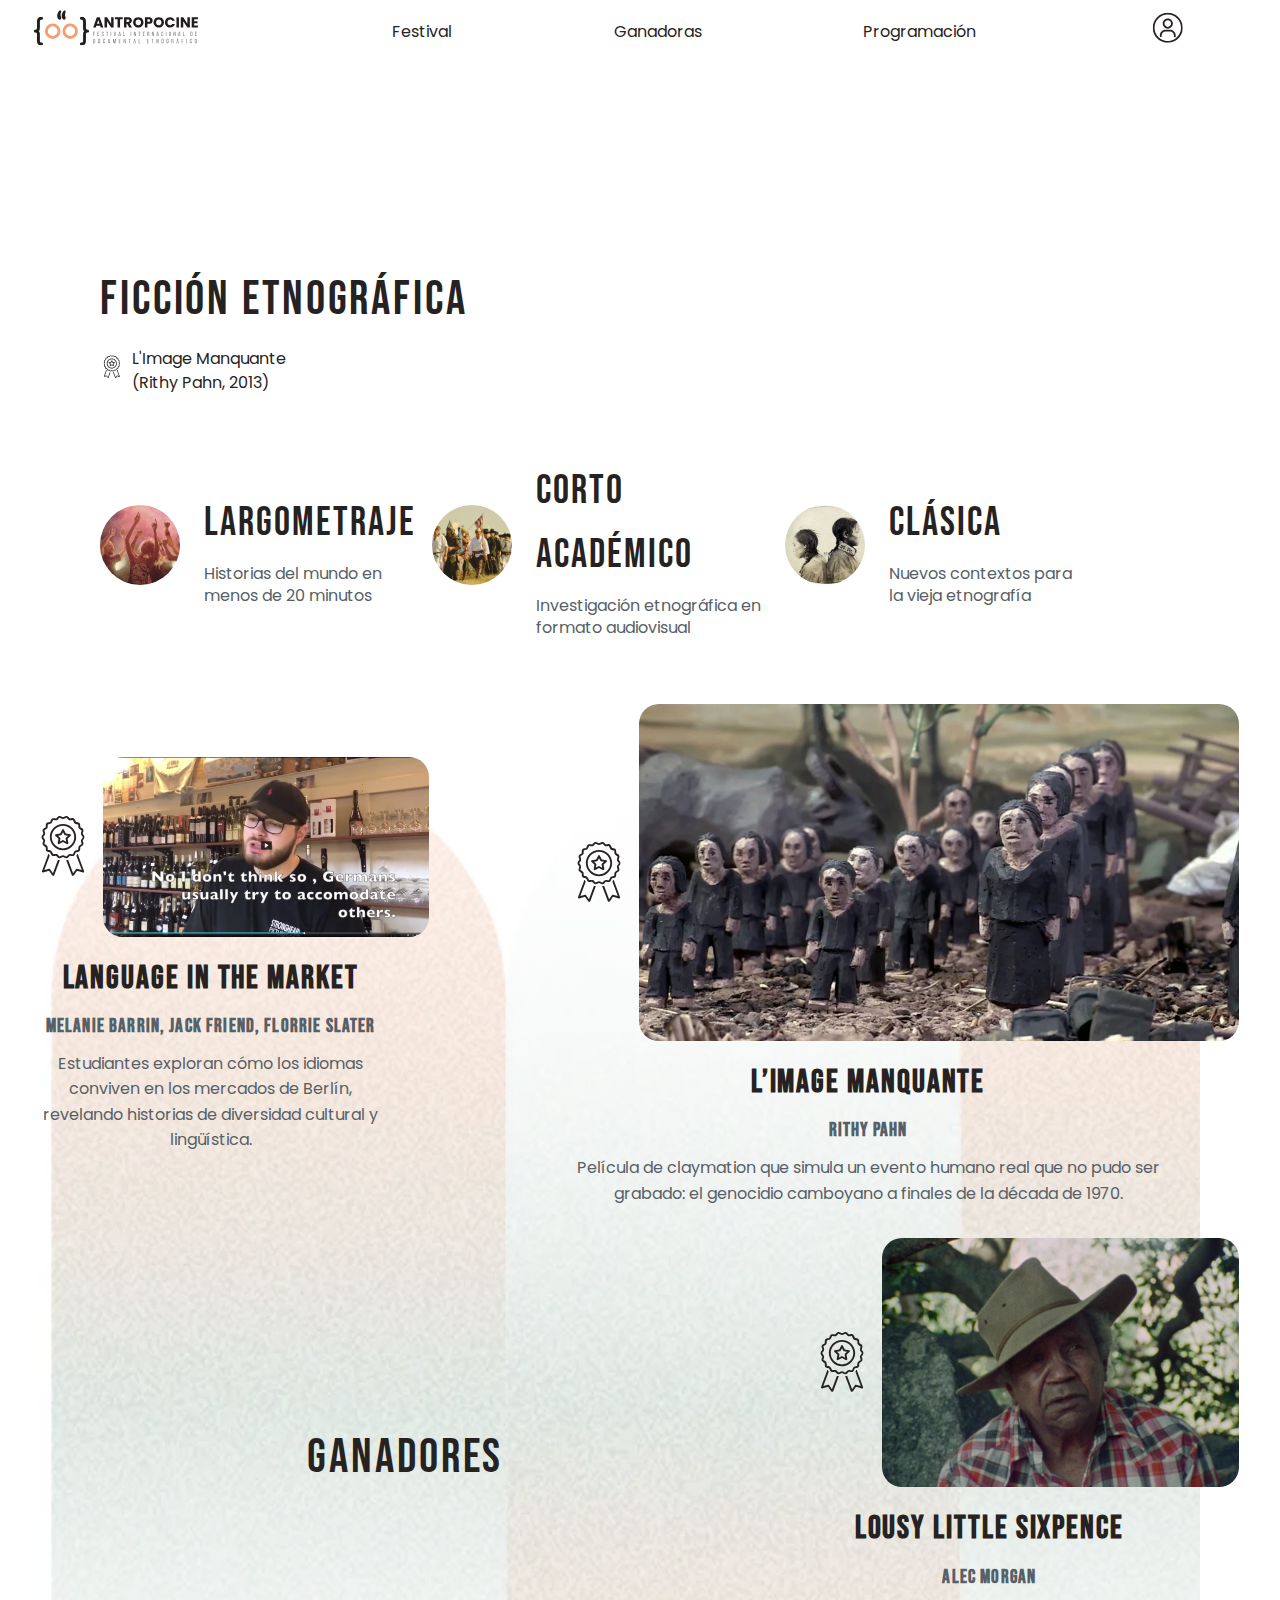
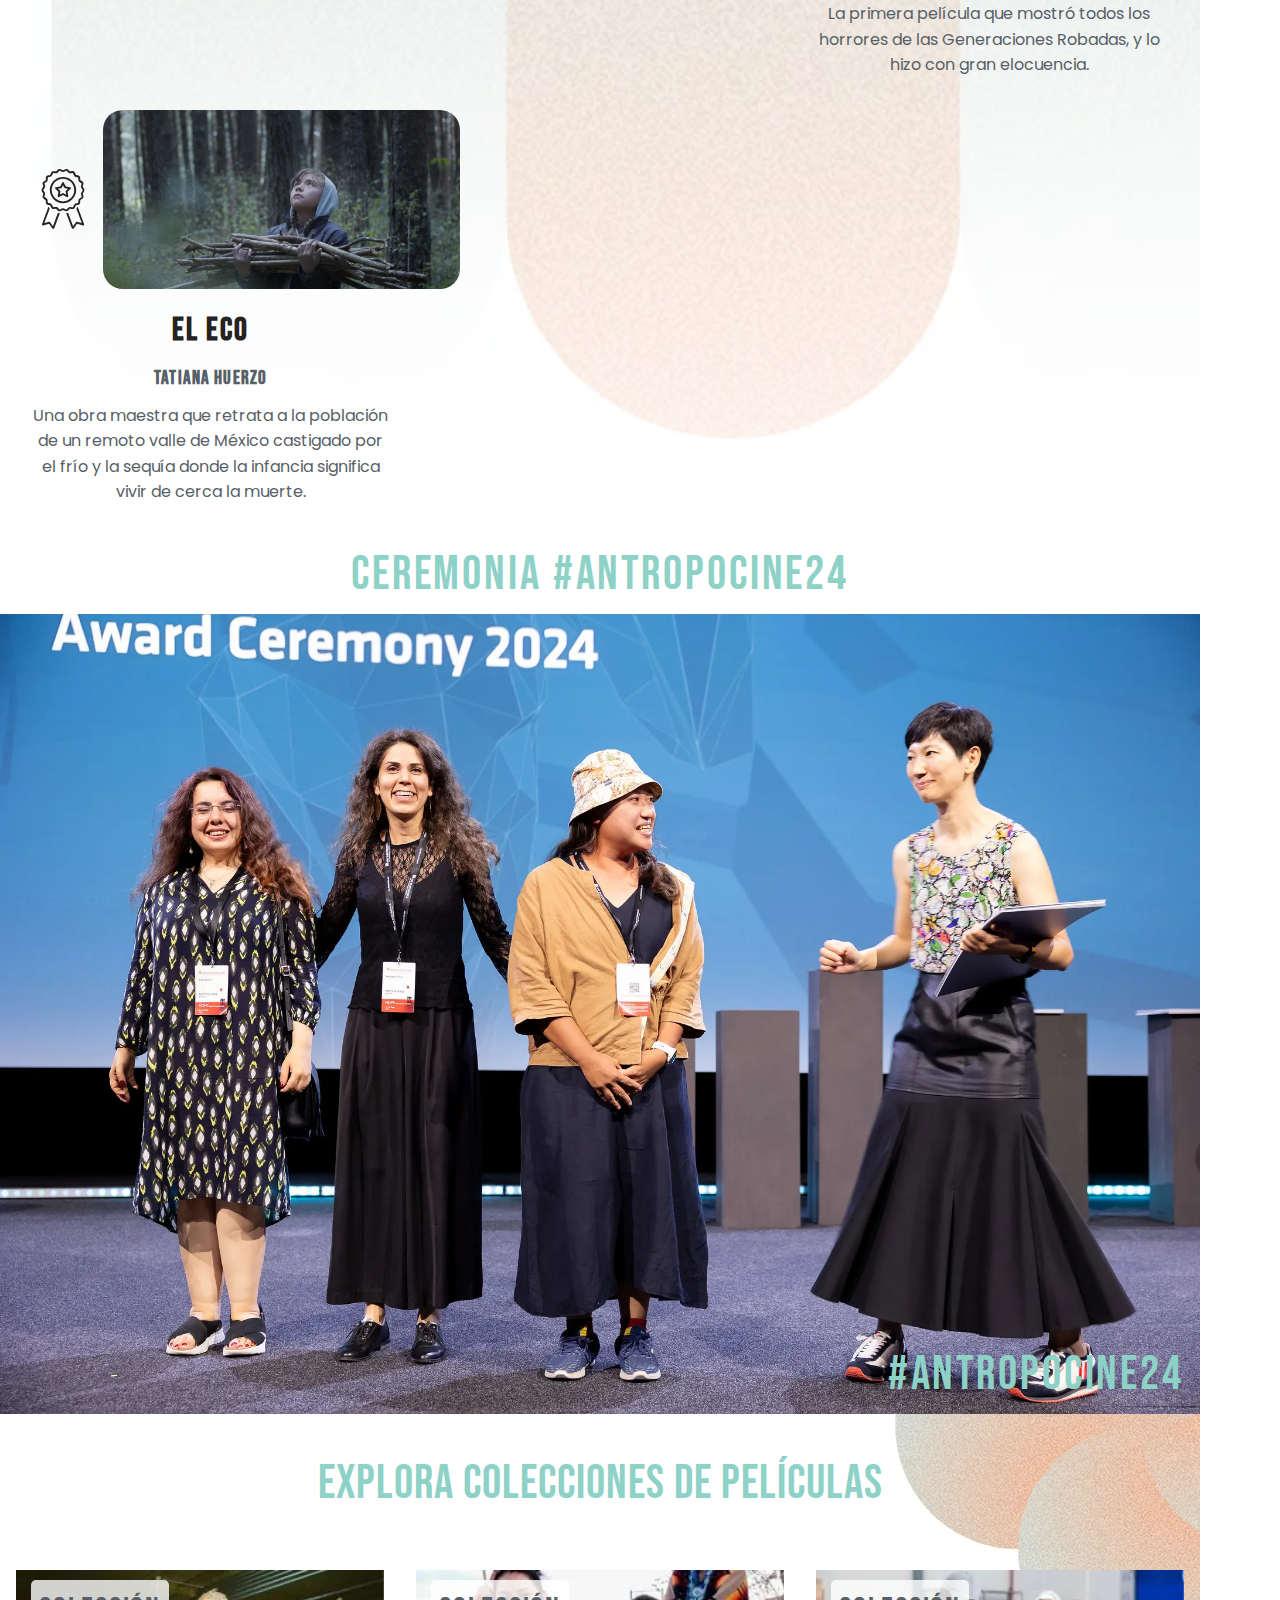
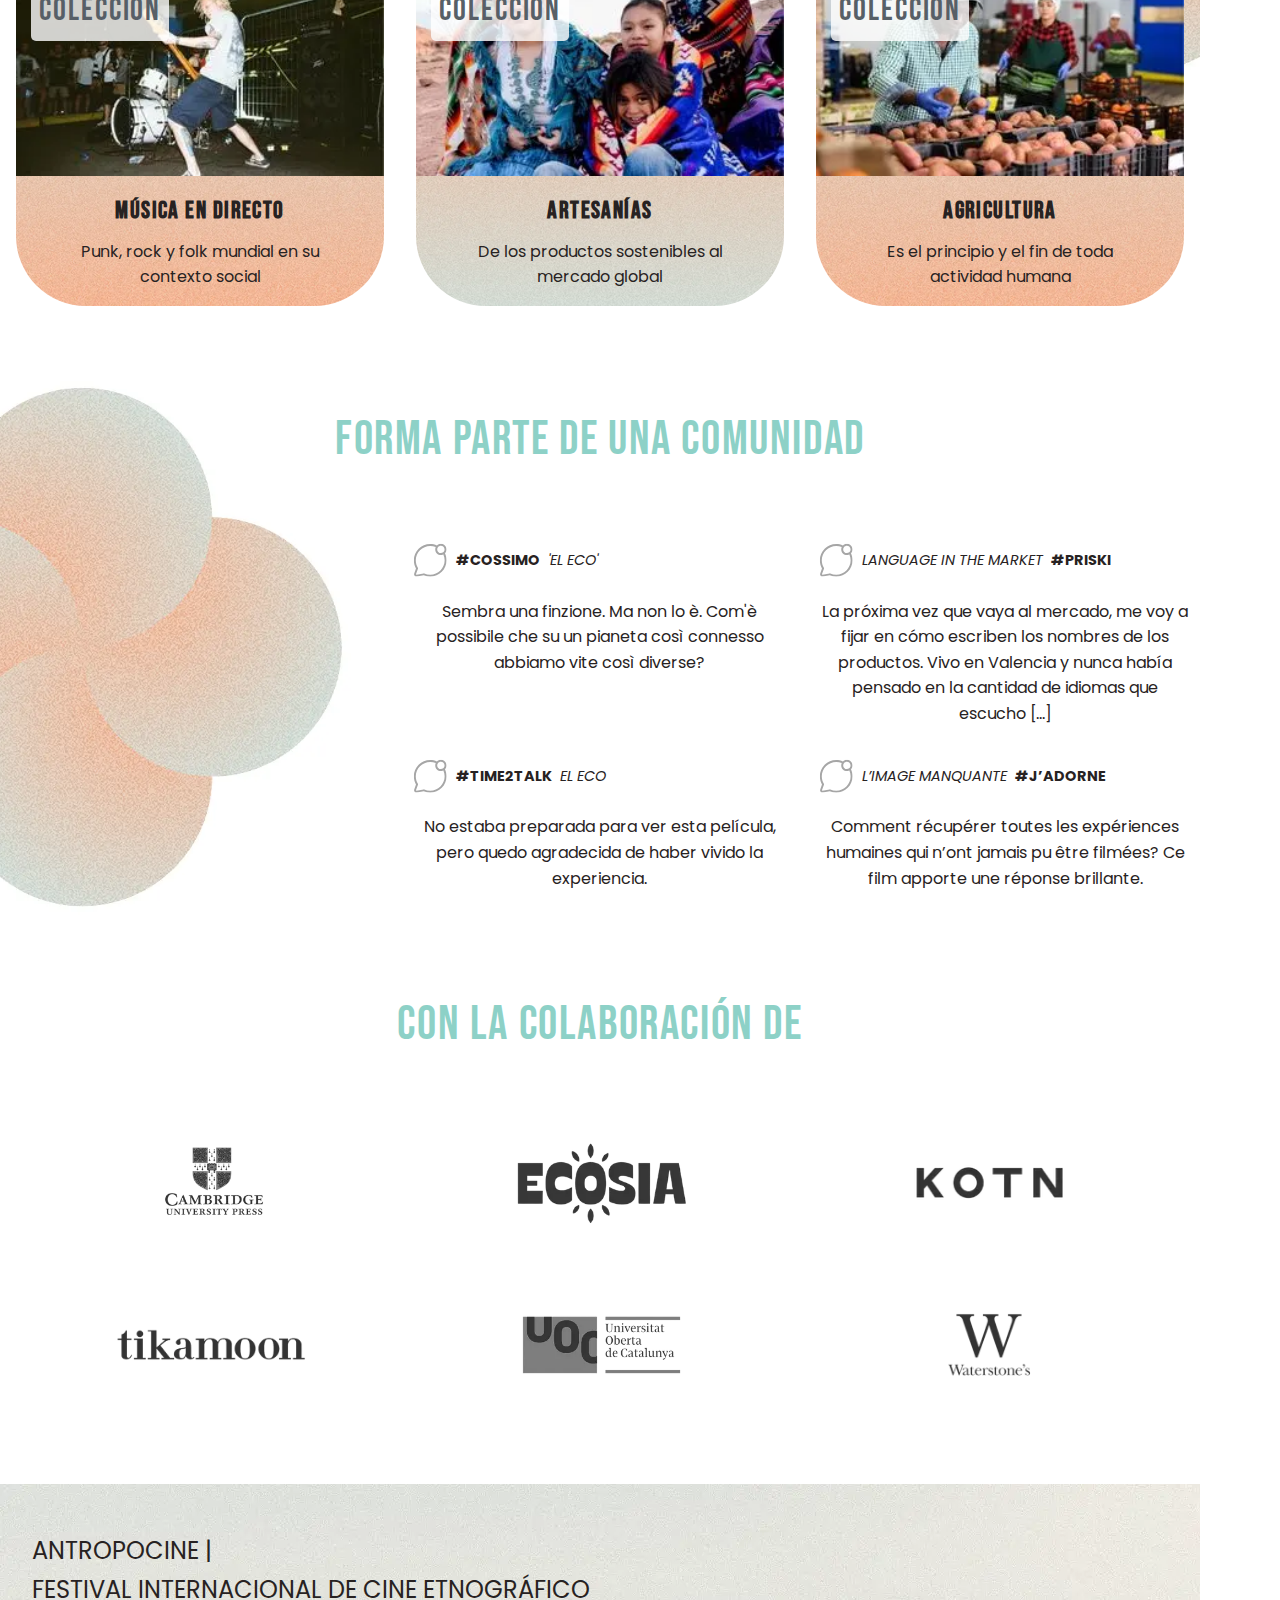
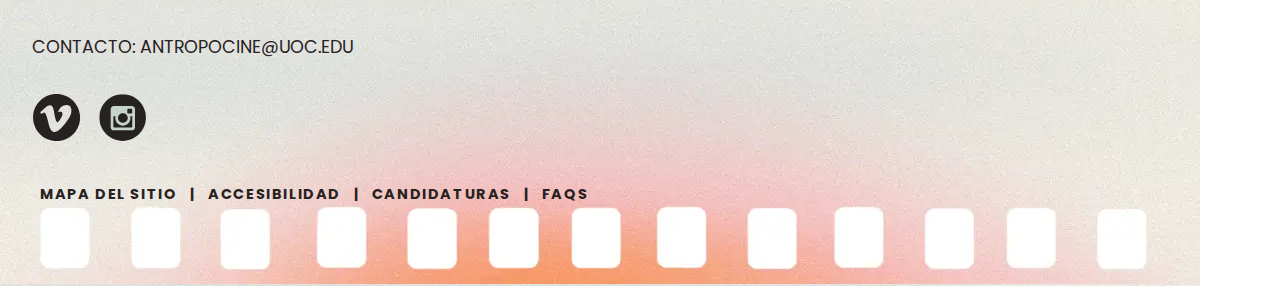
==== views/index.html @ 1fb96825 "Add files via upload" ====
<!DOCTYPE html>
<html lang="es">
<head>
    <meta charset="UTF-8">
    <meta name="viewport" content="width=device-width, initial-scale=1.0">
    <title>Home</title>
    <!-- Enlace a Google Fonts -->
    <link href="https://fonts.googleapis.com/css2?family=Bebas+Neue&family=Poppins:wght@400;500;600;700&display=swap" rel="stylesheet">
    <!-- Archivo CSS -->
    <link rel="stylesheet" href="../css/base.css">
    <link rel="stylesheet" href="../css/styles.css">
</head>
<body>
    <div class="container">
        <header class="header-container">
            <!-- Botón del menú -->
            <button id="menu-toggle" aria-haspopup="true" aria-expanded="false" aria-controls="menu">
                <img src="../assets/icons/menu.svg" alt="Abrir menú">
            </button>
        
            <!-- Logo -->
            <a href="../views/index.html" class="header-logo">
                <img src="../assets/icons/antropocine.svg" alt="Antropocine Logo">
            </a>
        
            <!-- Menú desplegable -->
            <nav id="menu" class="dropdown" aria-hidden="true">
                <ul>
                    <li><a href="#festival">Festival</a></li>
                    <li><a href="#ganadoras">Ganadoras</a></li>
                    <li><a href="#programacion">Programación</a></li>
                </ul>
            </nav>
        
            <!-- Ícono del usuario -->
            <a id="user-access" href="#useracces" aria-label="Acceso de usuario">
                <img src="../assets/icons/user.svg" alt="Acceso de usuario">
            </a>
        </header>
        <main class="container">
            <!-- Sección vídeo destacado-->
            <section class="highlight">
                <video class="banner-video" autoplay muted loop playsinline aria-label="Vídeo destacado sobre ficción etnográfica">
                    <source src="../assets/videos/The-Missing-Picture.mov" type="video/mp4">
                    Tu navegador no soporta la reproducción de vídeo.
                </video>
                <div class="highlight-title">
                    <h2>Ficción Etnográfica</h2>
                    <div class="text-with-icon">
                        <img src="../assets/icons/award.svg" alt="Película premiada" class="text-icon">
                        <div class="video-title">
                            <p>L'Image Manquante</p>
                            <p>(Rithy Pahn, 2013)</p>
                        </div>
                    </div>
                </div>
            </section>
            <!-- Sección categorías-->
        <section class="other-categories">
            <div id="long-film" role="region" aria-labelledby="long-film-title">
                <img src="../assets/images/categorias/largometraje.webp" alt="Largometraje" class="round-image">
                <div class="category-title">
                    <h2 id="long-film-title">Largometraje</h2>
                    <p>Historias del mundo en menos de 20 minutos</p>
                </div>
            </div>
            <div id="academic" role="region" aria-labelledby="academic-title">
                <img src="../assets/images/categorias/academico.webp" alt="Académico" class="round-image">
                <div class="category-title">
                    <h2 id="academic-title">Corto académico</h2>
                    <p>Investigación etnográfica en formato audiovisual</p>
                </div>
            </div>
            <div id="classical" role="region" aria-labelledby="classical-title">
                <img src="../assets/images/categorias/clasica.webp" alt="Clasico" class="round-image">
                <div class="category-title">
                    <h2 id="classical-title">Clásica</h2>
                    <p>Nuevos contextos para la vieja etnografía</p>
                </div>
            </div>
        </section>
        <!-- Sección ganadores-->
        <section class="winners" aria-labelledby="winners-title">
            <h2 id="winners-title">Ganadores</h2>
            <div class="winner-detail" role="article">
                <div class="image-with-icon">
                    <img src="../assets/icons/award.svg" alt="Película premiada">
                    <img src="../assets/images/ganadores/language_in_the_market.webp" alt="Language in the market" class="rounded-image">
                </div>           
                <div class="film-title">
                    <h3 class="title">Language in the market</h3>
                    <h3 class="authors">MELANIE BARRIN, JACK FRIEND, FLORRIE SLATER</h3>
                    <p>Estudiantes exploran cómo los idiomas conviven en los mercados de Berlín,
                        revelando historias de diversidad cultural y lingüística.</p>
                </div>
            </div>
            <div class="winner-detail" role="article">
                <div class="image-with-icon">
                    <img src="../assets/icons/award.svg" alt="Película premiada">
                    <img src="../assets/images/ganadores/lousylittlesixpence.webp" alt="Lousy Little Sixpence" class="rounded-image">
                </div>  
                <div class="film-title">
                    <h3 class="title">Lousy Little Sixpence</h3>
                    <h3 class="authors">Alec Morgan</h3>
                    <p>La primera película que mostró todos los horrores de las
                        Generaciones Robadas, y lo hizo con gran elocuencia.</p>
                </div>
            </div>
            <div class="winner-detail" role="article">
                <div class="image-with-icon">
                    <img src="../assets/icons/award.svg" alt="Película premiada">
                    <img src="../assets/images/ganadores/limage_manquante.webp" alt="L'image manquante" class="rounded-image">
                </div> 
                <div class="film-title">
                    <h3 class="title">L’Image Manquante</h3>
                    <h3 class="authors">Rithy Pahn</h3>
                    <p>Película de claymation que simula un evento humano real
                        que no pudo ser grabado: el genocidio camboyano a finales de la década de 1970.</p>
                </div>
            </div>
            <div class="winner-detail" role="article">
                <div class="image-with-icon">
                    <img src="../assets/icons/award.svg" alt="Película premiada">
                    <img src="../assets/images/ganadores/el_eco.webp" alt="El eco" class="rounded-image">
                </div> 
                <div class="film-title">
                    <h3 class="title">El eco</h3>
                    <h3 class="authors">TATIANA HUERZO</h3>
                    <p>Una obra maestra que retrata a la población de un remoto valle de México
                        castigado por el frío y la sequía donde la infancia significa vivir de cerca la muerte.</p>
                </div>
            </div>
        </section>
        <section class="image-slider" aria-labelledby="carousel-title">
            <h2 id="carousel-title">Ceremonia #antropocine24</h2>
            <div id="slider" class="slider-container">
                <div class="slide active" aria-hidden="false">
                    <img src="../assets/images/ceremonia/awards_1.webp" alt="Imagen 1 de la ceremonia">
                    <div class="slide-title">
                        <h2>#antropocine24</h2>
                    </div>
                </div>
                <div class="slide" aria-hidden="true">
                    <img src="../assets/images/ceremonia/awards_2.webp" alt="Imagen 2 de la ceremonia">
                    <div class="slide-title">
                        <h2>#antropocine24</h2>
                    </div>
                </div>
                <div class="slide" aria-hidden="true">
                    <img src="../assets/images/ceremonia/awards_3.webp" alt="Imagen 3 de la ceremonia">
                    <div class="slide-title">
                        <h2>#antropocine24</h2>
                    </div>
                </div>
                <div class="slide" aria-hidden="true">
                    <img src="../assets/images/ceremonia/awards_4.webp" alt="Imagen 4 de la ceremonia">
                    <div class="slide-title">
                        <h2>#antropocine24</h2>
                    </div>
                </div>
                <div class="slide" aria-hidden="true">
                    <img src="../assets/images/ceremonia/awards_5.webp" alt="Imagen 5 de la ceremonia">
                    <div class="slide-title">
                        <h2>#antropocine24</h2>
                    </div>
                </div>
            </div>
            <!-- Controles -->
            <button class="prev" aria-controls="slider" aria-label="Imagen anterior">←</button>
            <button class="next" aria-controls="slider" aria-label="Imagen siguiente">→</button>
        </section>
        <!-- Sección colecciones-->
        <section class="film-collections" aria-labelledby="collections-title">
            <h2 id="collections-title">Explora colecciones de películas</h2>
            <div class="collections-grid">
                <div class="collection" role="region" aria-labelledby="music-title">
                    <h3>Colección</h3>
                    <img src="../assets/images/colecciones/music.webp" alt="Imagen representativa de la música en directo">
                    <h4 id="music-title">Música en directo</h4>
                    <p>Punk, rock y folk mundial en su contexto social</p>
                </div>
                <div class="collection" role="region" aria-labelledby="crafts-title">
                    <h3>Colección</h3>
                    <img src="../assets/images/colecciones/crafts.webp" alt="Imagen representativa de artesanías">
                    <h4 id="crafts-title">Artesanías</h4>
                    <p>De los productos sostenibles al mercado global</p>
                </div>
                <div class="collection" role="region" aria-labelledby="agriculture-title">
                    <h3>Colección</h3>
                    <img src="../assets/images/colecciones/agriculture.webp" alt="Imagen representativa de la agricultura">
                    <h4 id="agriculture-title">Agricultura</h4>
                    <p>Es el principio y el fin de toda actividad humana</p>
                </div>           
            </div>
         </section>
         <!-- Sección últimos comentarios -->
        <section class="comments" aria-labelledby="comments-title">
            <h2 id="comments-title">Forma parte de una comunidad</h2>
            <div class="comment-list" role="list">
                <div class="comment"  role="listitem" aria-labelledby="comment-cossimo">
                    <div class="comment-header">
                        <img src="../assets/icons/comment_inactive.svg" alt="icono de comentario">
                        <p id="comment-cossimo" class="hastag">#cossimo</p>
                        <p class="film">'El eco'</p>
                    </div>
                    <p class="comment-text">Sembra una finzione. Ma non lo è.
                        Com'è possibile che su un pianeta così
                        connesso abbiamo vite così diverse?</p>
                </div>
                <div class="comment" role="listitem" aria-labelledby="comment-priski">
                    <div class="comment-header">
                        <img src="../assets/icons/comment_inactive.svg" alt="icono de comentario">
                        <p class="film">Language in the market</p>
                        <p id="comment-priski" class="hastag">#priski</p>
                    </div>
                    <p class="comment-text">La próxima vez que vaya al mercado,
                        me voy a fijar en cómo escriben los
                        nombres de los productos. Vivo en
                        Valencia y nunca había pensado en la
                        cantidad de idiomas que escucho [...]</p>
                </div>
                <div class="comment" role="listitem" aria-labelledby="comment-time2talk">
                    <div class="comment-header">
                        <img src="../assets/icons/comment_inactive.svg" alt="icono de comentario">
                        <p id="comment-time2talk" class="hastag">#time2talk</p>
                        <p class="film">El eco</p>
                    </div>
                    <p class="comment-text">No estaba preparada para ver esta
                        película, pero quedo agradecida de
                        haber vivido la experiencia.</p>
                </div>
                <div class="comment" role="listitem" aria-labelledby="comment-jadorne">
                    <div class="comment-header">
                        <img src="../assets/icons/comment_inactive.svg" alt="icono de comentario">
                        <p class="film">l’image manquante</p>
                        <p id="comment-jadorne" class="hastag">#j’adorne</p>
                    </div>
                    <p class="comment-text">Comment récupérer toutes les
                        expériences humaines qui n’ont jamais
                        pu être filmées? Ce film apporte une
                        réponse brillante.</p>
                </div>
            </div>
        </section>
        <!-- Sección patrocinadores -->
        <section class="partners">
            <h2>Con la colaboración de</h2>
            <a href="#Cambridge"><img src="../assets/images/patrocinadores/cambridge.webp" alt="Cambridge"></a>
            <a href="#Ecosia"><img src="../assets/images/patrocinadores/ecosia.webp" alt="Ecosia"></a>
            <a href="#Kotn"><img src="../assets/images/patrocinadores/kotn.webp" alt="Kotn"></a>
            <a href="#Tikamoon"><img src="../assets/images/patrocinadores/tikamoon.webp" alt="Tikamoon"></a>
            <a href="#UOC"><img src="../assets/images/patrocinadores/uoc.webp" alt="UOC"></a>
            <a href="#WaterStones"><img src="../assets/images/patrocinadores/waterstones.webp" alt="WaterStones"></a>
        </section>
        </main>
        <!-- Footer -->
        <footer class="footer">
            <div class="footer-content">
                <p class="footer-title">ANTROPOCINE |<br>FESTIVAL INTERNACIONAL DE CINE ETNOGRÁFICO</p>
                <p class="footer-contact">CONTACTO: <a href="mailto:#">ANTROPOCINE@UOC.EDU</a></p>
                
                <div class="social-icons">
                    <a href="#vimeo" aria-label="Ir a Vimeo">
                        <img src="../assets/icons/vimeo_black.svg" alt="Vimeo">
                    </a>
                    <a href="#instagram" aria-label="Ir a Instagram">
                        <img src="../assets/icons/instagram_black.svg" alt="Instagram">
                    </a>
                </div>
        
                <nav class="footer-links">
                    <a href="#mapa-sitio">MAPA DEL SITIO</a> |
                    <a href="#accesibilidad">ACCESIBILIDAD</a> |
                    <a href="#candidaturas">CANDIDATURAS</a> |
                    <a href="#faqs">FAQS</a>
                </nav>
            </div>
        </footer>
    </div>
    <!-- Enlace al archivo JavaScript -->
    <script src="../js/menu.js"></script>
    <script src="../js/slider.js"></script>    
</body>
</html>
---- css/base.css ----
/* base.css */

/* Variables globales de colores */
:root {
    --color-white: #FFFFFF;
    --color-moss-green: #8dd1c7;
    --color-clay-orange: #F49E71;
    --color-watercolor-gray: #575F67;
    --color-raisin-black: #272222;
}

/* Tipografías globales */
body {
    font-family: 'Poppins', sans-serif;
    font-size: 1rem;
    color: var(--color-raisin-black);
    line-height: 1.6;
    margin: 0;
    padding: 0;
    background-color: var(--color-white);
    box-sizing: border-box;
}

h1, h2, h3, h4, h5, h6 {
    font-family: 'Bebas Neue', sans-serif;
    letter-spacing: 0.06em;
    margin: 0;
}

h1 {
    font-size: 2.3rem;
    font-weight: normal;
    text-transform: uppercase;
}

h2 {
    font-size: 1.8rem;
    font-weight: lighter;
    text-transform: uppercase;
}
h3 {
    font-size: 1.5rem;
    font-weight: lighter;
    text-transform: uppercase;
}
h {
    font-size: 1.2rem;
    font-weight: lighter;
    text-transform: uppercase;
}
p {
    font-size: 1rem;
    margin: 0;
}

blockquote {
    font-size: 24px;
    font-weight: 300;
    color: var(--color-watercolor-gray);
    border-left: 4px solid var(--color-clay-orange);
    padding-left: 1rem;
    margin: 1rem 0;
}

/* Botones */
button {
    background: linear-gradient(to right, var(--color-moss-green), var(--color-clay-orange));
    color: var(--color-white);
    font-family: 'Poppins', sans-serif;
    font-size: 15px;
    border: none;
    padding: 0.5rem 1rem;
    border-radius: 5px;
    cursor: pointer;
    transition: background-color 0.3s ease;
}

button:hover {
    background: linear-gradient(to left, var(--color-clay-orange), var(--color-moss-green));
}

/* Contenedores */
.container {
    max-width: 1200px;
    margin: 0 auto;
}

.card {
    background-color: var(--color-white);
    border: 1px solid var(--color-moss-green);
    border-radius: 8px;
    box-shadow: 0 4px 8px rgba(0, 0, 0, 0.1);
    padding: 1rem;
    margin: 1rem 0;
    transition: transform 0.3s ease;
}

.card:hover {
    transform: scale(1.02);
}

/* Media Queries */
@media (min-width: 680px) {
    h1 {
        font-size: 4rem;
    }

    h2 {
        font-size: 3rem;
    }
    h3{
        font-size: 2rem;
    }
    h4{
        font-size: 1.5rem;
    }

    p {
        font-size: 1rem;
    }

    .container {
        padding: 0.5rem;
    }
}
---- css/styles.css ----
* {
    margin: 0 ;
    padding: 0;
    box-sizing: border-box;
    max-width: 1200px;

}

/* CONTENEDOR PRINCIPAL */
.container {
    max-width: 1200px; /* Ancho máximo */
    margin: 0 auto; /* Centrar en pantalla */
    padding: 0; /* Espaciado interno */
    margin-top: 4rem;
}
/* HEADER CONTAINER */
.header-container {
    position: fixed; /* Siempre visible */
    width: 100%; /* Ocupa todo el ancho */
    max-width: 1200px;
    margin: 0 auto;
    height: 4rem; /* Altura fija */
    top: 0;
    left: 0;
    display: flex; /* Flex para distribuir los elementos */
    justify-content: space-between; /* Espacio entre los elementos */
    align-items: center; /* Centrado vertical */
    padding: 0 1rem; /* Espaciado interno horizontal */
    background-color: var(--color-white); /* Fondo blanco */
    z-index: 1000; /* Encima de otros elementos */
}

/* HEADER - BOTONES Y LOGO */
.header-container > div {
    display: flex; /* Flexbox para organizar los elementos */
    align-items: center; /* Centrado vertical */
    justify-content: space-between; /* Espaciado uniforme */
    width: 100%; /* Ocupa todo el ancho disponible */
    gap: 1rem;
}

/* BOTÓN DEL MENÚ Y DE USUARIO */
#menu-toggle, #user-access {
    background: none; /* Sin fondo */
    border: none; /* Sin bordes */
    padding: 0; /* Sin relleno extra */
    cursor: pointer; /* Cursor interactivo */
    flex-shrink: 0; /* Evita que los íconos se reduzcan */
}

#menu-toggle img, #user-access img {
    width: 32px; /* Tamaño del ícono */
    height: 32px;
    transition: transform 0.3s ease;
}

#menu-toggle img:hover {
    content: url('../assets/icons/menu_hover.svg');/*cambio de icono al pasar por encima*/
}
#user-access img:hover{
    content: url('../assets/icons/user_hover.svg');/*cambio de icono al pasar por encima*/
}
/* LOGO */
.header-container img {
    width: auto; /* Escala según el contenido */
    max-height: 3rem; /* Limitar altura */
    object-fit: contain; /* Escala proporcional */
    flex-grow: 1; /* El logo ocupa el espacio central sobrante */
}

/* MENÚ NAV (OCULTO POR DEFECTO) */
nav.dropdown {
    display: none; /* Ocultar inicialmente */
    position: absolute; /* Relativo al header */
    top: 0; /* Comienza en la parte superior */
    left: 0; /* Alineado a la izquierda */
    transform: translateY(-100%); /* Oculto hacia arriba */
    width: 50%; /* Menú ocupará la mitad del ancho */
    background-color: rgba(255,255,255,0.9); /* Fondo blanco semitransparente */
    z-index: 2000;/*Asegura que el menú esté encima de todo*/
    transition: transform 0.3s ease, opacity 0.3s ease; /* Transiciones suaves */
    opacity: 0; /* Inicialmente invisible */
}

/* MENÚ ACTIVO */
nav.dropdown.active {
    display: block; /* Mostrar el menú */
    transform: translateY(0); /* Deslizar hacia abajo */
    opacity: 1; /* Hacer visible */
}

/* Contenido del menú */
nav.dropdown ul {
    list-style: none; /* Sin viñetas */
    margin: 0; /*Sin margen*/
    padding: 1rem; /* Espaciado interno */
}

nav.dropdown ul li {
    padding: 0.5rem 0;
}

nav.dropdown ul li:last-child {
    border-bottom: none; /* Sin borde para el último */
}

nav.dropdown ul li a {
    font-size: 1rem; /* Tamaño del texto */
    color: var(--color-raisin-black); /* Color del enlace */
    text-decoration: none; /* Sin subrayado */
    display: block; /* El enlace ocupa todo el ancho */
}

nav.dropdown ul li a:hover {
    color: var(--color-clay-orange); /* Cambia el color al hover */
}

/* SECCIÓN DESTACADA */
.highlight {
    position: relative;
    overflow: hidden;
}

/* VÍDEO */
.banner-video {
    width: 100%;
    height: auto;
    object-fit: cover;
}

/* CONTENEDOR DEL TÍTULO Y TEXTO */
.highlight-title {
    display: flex; /* Flex para organizar el contenido */
    flex-direction: column; /* Título encima, texto con ícono debajo */
    align-items: flex-start; /* Todo alineado al borde izquierdo */
    width: 100%; /* Asegura que ocupa el ancho completo */
    padding: 0; /* Elimina el padding existente */
    margin-left: 1rem;
}


/* TEXTO CON ICONO */
.text-with-icon {
    display: flex; /* Flex para organizar el contenido */
    align-items: center; /* Centrar verticalmente el ícono y texto */
    justify-content: flex-start; /* Justificar elementos al inicio (izquierda) */
    gap: 0.5rem; /* Espaciado entre ícono y texto */
    margin-left: 0; /* Asegura que no haya margen adicional */
    padding-left: 0; /* Quita cualquier padding extra */
}

/* ICONO DEL PREMIO */
.text-with-icon .text-icon {
    width: 32px; /* Tamaño del icono */
    height: 32px;
    flex-shrink: 0; /* Evita que el icono se reduzca */
}

/* TÍTULO DEL VÍDEO */
.video-title {

    line-height: 1.5; /* Espaciado entre líneas */
}

.video-title p {
    margin: 0; /* Elimina márgenes extra */
    text-align: left; /* Asegura alineación a la izquierda */
}

/* SECCIÓN CATEGORÍAS */
.other-categories {
    display: flex; /* Alinea los elementos en fila */
    flex-direction: column; /* Alineación vertical en pantallas pequeñas */
    gap: 2rem; /* Espaciado entre categorías */
    align-items: center; /* Centra el contenido */
    padding: 0.5rem 1rem; /* Espaciado interno */
}

/* CATEGORÍA INDIVIDUAL */
.other-categories > div {
    display: flex; /* Alinea la imagen y el texto en fila */
    align-items: center; /* Centrado vertical */
    gap: 1.5rem; /* Espaciado entre la imagen y el texto */
    max-width: 800px; /* Limita el ancho máximo */
    text-align: left; /* Alineación del texto */
}

/* IMAGEN REDONDA */
.round-image {
    width: 80px; /* Tamaño de la imagen */
    height: 80px;
    border-radius: 50%; /* Hace la imagen circular */
    object-fit: cover; /* Ajusta el contenido de la imagen */
    
}

/* TITULO DE LA CATEGORÍA */
.category-title h2 {
    color: var(--color-raisin-black);
    font-size: 1.6rem; 
    margin: 0; /* Elimina márgenes extra */
    letter-spacing: 0.05em; /* Ajuste de espaciado entre letras */
}

/* DESCRIPCIÓN DE LA CATEGORÍA */
.category-title p {
    color: var(--color-watercolor-gray); 
    margin: 0; /* Elimina márgenes extra */
    line-height: 1.4; /* Espaciado entre líneas */
}

/* SECCIÓN GANADORES */
.winners h2{
    text-align: center;
    color: var(--color-raisin-black);
}
.winners {
    display: flex; /* Alinea los elementos en fila */
    flex-direction: column; /* Columnas en pantallas pequeñas */
    gap: 1.5rem; /* Espaciado entre los elementos */
    padding: 2rem 1rem; /* Espaciado interno */
    align-items: center; /* Centra el contenido */
    background: linear-gradient(
            rgba(255, 255, 255, 0.95),
            rgba(255,255,255, 0.3),
            rgba(255, 255, 255, 0.95)
        ),
        url('../assets/images/fondos/degradado_lineas.webp') center / cover repeat;
    background-size: 200%;
    background-position-x: 10%;
}
    
/* DETALLE INDIVIDUAL DEL GANADOR */
.winner-detail {
    display: flex; /* Alinea imagen y texto en fila */
    flex-direction: column; /* Vertical para pantallas pequeñas */
    gap: 1rem; /* Espaciado entre imagen y texto */
    align-items: center; /* Centra el contenido */
    max-width: 600px; /* Ancho máximo */
    text-align: center; /* Centra el texto */
}
.image-with-icon{
    display:flex;
    flex-direction: row;/*Coloca el icono al lado de la imagen*/
    align-items: center;/*Centra el icono y la imagen*/
}


/* IMAGEN REDONDEADA */
.rounded-image {
    width: 80%;
    max-width: 300px; /* Tamaño máximo de la imagen */
    border-radius:70px; /* Esquinas redondeadas */
    object-fit: cover; /* Ajusta el contenido de la imagen */
}
/* CONTENEDOR DEL TÍTULO Y LOS AUTORES */
.film-title {
    display: flex; /* Activa Flexbox */
    justify-content: space-between; /* Título a la izquierda, autores a la derecha */
    align-items:center; /* Alinea los textos por su línea base */
    flex-wrap: wrap; /* Permite que los elementos se ajusten si no hay espacio */
    gap: 1rem; /* Espaciado entre los elementos si se ajustan */
    width: 100%; /* Asegura que ocupen el ancho completo */
}
/* TÍTULO DE LA PELÍCULA */
.film-title .title {
    font-weight: lighter;
    color: var(--color-raisin-black); /* Color del título */
    margin: 0; /* Elimina márgenes extra */
    text-align: right; /* Alineación a la izquierda */
    flex: 1; /* Ocupa el espacio necesario */
}

/* AUTORES */
.film-title .authors {
    color: var(--color-watercolor-gray); /* Color de los autores */
    font-weight: 700; /* Negrita */
    margin: 0; /* Elimina márgenes extra */
    text-align: left; /* Alineación a la derecha */
    flex: 1; /* Ocupa el espacio necesario */
    font-size:1.2rem;/*Reducción del tamaño*/
}

/* DESCRIPCIÓN */
.winner-detail .film-title p {
    color: var(--color-watercolor-gray); /* Color gris */
    line-height: 1.6; /* Espaciado entre líneas */
    margin: 0;
    text-align: center;
}

/*SECCIÓN SLIDER*/
.image-slider h2{
    text-align: center;
    color: var(--color-moss-green);
}
/* CONTENEDOR SLIDER PRINCIPAL */
.image-slider {
    position: relative;
    max-width: 100%;
    overflow: hidden;
}

/* CONTENEDOR DE SLIDES */
.slider-container {
    display: flex;
    transition: transform 0.5s ease-in-out; /* Animación suave */
}

/* SLIDE INDIVIDUAL */
.slide {
    min-width: 100%; /* Cada slide ocupa todo el ancho */
    opacity: 0; /* Invisible por defecto */
    transition: opacity 0.5s ease-in-out; /* Transición suave */
    position: absolute; /* Superpone los slides */
    top: 0;
    left: 0;
}

.slide.active {
    opacity: 1; /* Sólo el slide activo es visible */
    position: relative;
}

/* IMÁGENES */
.slide img {
    width: 100%;
    height: auto;
    display: block;
}

/* CONTROLES */
button.prev, button.next {
    position: absolute;
    top: 50%;
    transform: translateY(-50%);
    width: 50%; /*Área clicable cubre la mitad del slider */
    height: 100%;
    background: none; /* Sin fondo */
    border: none; /* Sin bordes */
    cursor: pointer;
    z-index: 100;
    opacity: 0; /* Completamente invisible */
}

button.prev {
    left: 10px;
}

button.next {
    right: 10px;
}

button.prev:hover, button.next:hover {
    opacity: 0.4; /* Ligera visibilidad al pasar el ratón */
}
/* CONTENEDOR DEL TÍTULO DENTRO DEL SLIDE */
.slide-title {
    position: absolute; /* Posiciona el título relativo al slide */
    bottom: 0; /* Posición desde el borde inferior */
    right: 0; /* Posición desde el borde derecho */
    padding: 0rem 1rem; /* Espaciado interno */
    color:var(--color-moss-green);
    z-index: 10; /* Asegura que esté sobre la imagen */
}

/* SECCIÓN FILM COLLECTIONS */
.film-collections {
    display: flex;
    flex-direction: column; /* Elementos apilados verticalmente */
    text-align: center; /* Centrar el texto */
    padding: 1.5rem 1rem; /* Espaciado interno */
    gap: 1.5rem; /* Espaciado entre título y colecciones */
}

.film-collections h2 {
    color: var(--color-moss-green); /* Color del texto */
    text-transform: uppercase; /* Texto en mayúsculas */
    letter-spacing: 1px; /* Espaciado entre letras */
    margin: 0 auto; /* Centra el título */
}
/*Grid de las colecciones*/
.collections-grid {
    display: flex;
    flex-direction: column; /* Elementos en una sola columna */
    gap: 1.5rem; /* Espaciado entre las colecciones */
}
/* CONTENEDOR DE CADA COLECCIÓN */
.collection {
    position: relative; /* Para el contenido superpuesto */
    margin: 0 auto; /* Centrar los contenedores */
    max-width: 400px; /* Limita el ancho de las colecciones */
    border-radius: 0 0 70px 70px; /* Bordes redondeados en la parte inferior */
    overflow: hidden; /* Recorta el contenido excedente */
    background: url('../assets/images/fondos/degradado2.webp') no-repeat center;
    background-size: cover; /* Escala el fondo para cubrir el contenedor */
}

.collection:nth-child(odd) {
    background: url('../assets/images/fondos/degradado_1.webp') no-repeat center;
    background-size: cover; /* Fondo diferente para elementos impares */
}
/* IMAGEN */
.collection img {
    display: block;
    width: 100%; /* Imagen ocupa el ancho completo */
    height: auto; /* Mantiene la proporción */
}

/* TÍTULO SOBRE IMAGEN */
.collection h3 {
    position: absolute;
    top: 10px; /* Posición desde la parte superior */
    left: 15px; /* Posición desde la izquierda */
    color:var(--color-watercolor-gray); 
    padding: 0.3rem 0.5rem; /* Espaciado interno */
    background-color:rgba(255, 255, 255, 0.8);/*Fondo blanco semitransparente*/
    border-radius: 5px; /* Bordes redondeados */
    text-transform: uppercase;

}

/* TÍTULO DE COLECCIÓN */
.collection h4 {
    font-size: 1.5rem;/*tamaño más grande*/
    font-weight:bold;
    color: var(--color-raisin-black); /* Texto negro */
    margin: 1rem 0 0.5rem; /* Espaciado superior e inferior */
}

/* TEXTO DESCRIPTIVO */
.collection p {
    text-align: center;
    font-weight: 400; /* Regular */
    color: var(--color-raisin-black); /* Texto negro */
    padding: 0 3rem 1rem; /* Espaciado interno */
}

/*SECCIÓN ÚLTIMOS COMENTARIOS*/
.comments {
    width:100%;
    max-width: 1200px; /* Ancho máximo de la sección */
    margin: 2rem auto; /* Centrado horizontal */
    padding: 2rem 0.5rem; /* Espaciado interno */
    background: linear-gradient(
            rgba(255, 255, 255, 0.95),
            rgba(255,255,255, 0.3),
            rgba(255, 255, 255, 0.95)
        ),
        url('../assets/images/fondos/degradado_lineas.webp') center / cover repeat;
    background-size: 230%;
    background-position-x: -90%;
}

.comments h2 {
    text-align: center; /* Centra el texto del encabezado */
    text-transform: uppercase;
    color: var(--color-moss-green); /* Color verde claro */
    margin-bottom: 1.5rem; /* Espaciado inferior */
    letter-spacing: 0.1rem; /* Espaciado entre letras */
}

/* Lista de comentarios */
.comment-list {
    display: grid;
    grid-template-columns: 1fr; /* Una columna */
    gap: 2rem;
}
/* Cada comentario */
.comment {
    display: flex;
    flex-direction: column;
    max-width: 100%; /* Ocupa el ancho completo */
}
.comment-header {
    display: flex; /* Alinea los elementos en una fila */
    justify-content: center; /* Centra el contenido */
    align-items: center; /* Centra verticalmente */
    gap: 0.5rem; /* Espaciado entre los elementos */
    margin-bottom: 0.8rem; /* Espaciado inferior */
}
.comment-header p{
    font-size: 0.9rem;
}
.comment-header img {
    width: 35px; /* Tamaño del ícono */
    height: 35px;
    margin-bottom: 0.5rem; /* Espaciado inferior */
}
.comment .hastag {
    font-weight: bold; /* Negrita */
    text-transform: uppercase;
    color: var(--color-raisin-black); 
    margin-bottom: 0.5rem; /* Espaciado inferior */
}

.comment .film {
    font-weight: 400;
    font-style: italic;
    text-transform: uppercase;
    color: var(--color-raisin-black);
    margin-bottom: 0.5rem; /* Espaciado inferior */
}

.comment .comment-text {
    font-weight: 400;
    color: var(--color-raisin-black);
    line-height: 1.6; /* Mejora la legibilidad */
    text-align: center; /* Centra el texto */
}


/*SECCIÓN PATROCINADORES*/
.partners {
    display: grid;
    grid-template-columns: 1fr; /* Una columna en móvil */
    gap: 1rem; /* Espaciado entre elementos */
    justify-content: center;
    align-items: center;
    max-width: 1200px; /* Ancho máximo */
    margin: 2rem auto; /* Centrado horizontal */
    padding: 2rem; /* Espaciado interno */
}
.partners h2 {
    text-align: center;
    text-transform: uppercase;
    color: var(--color-moss-green); /* Color verde */
    margin-bottom: 2rem; /* Espaciado inferior */
    letter-spacing: 0.1rem; /* Espaciado entre letras */
    grid-column: 1 / -1; /* Título ocupa todo el ancho */
}
.partners a{
    justify-self: center; 
}
.partners img {
    max-width: 150px; /* Limita el tamaño de los logos */
    height: auto;
}

/* CONTENEDOR GENERAL DEL FOOTER */
.footer {
    background: url('../assets/images/fondos/banner_film_inferior.webp') no-repeat center;
    background-size: cover; /* Asegura que el fondo cubra todo el contenedor */
    text-align: left; 
    padding: 0.3rem 1rem; /* Espaciado interno */
    padding-bottom: 3.6rem;
    color:var(--color-raisin-black); /* Color de texto */
}

/* TÍTULO */
.footer-title {
    
    font-size: 1.3rem;
    text-transform: uppercase;
    line-height: 1.6;
    margin-bottom: 1.5rem;
}

/* CONTACTO */
.footer-contact {
    
    font-size: 1rem;
    margin-bottom: 2rem;
}

.footer-contact a {
    color:var(--color-raisin-black);
    text-decoration: none;
    
}

/* ICONOS DE REDES SOCIALES */
.social-icons {
    display: flex;
    justify-content: center; /* Centra los iconos */
    gap: 1rem; /* Espaciado entre iconos */
    margin-bottom: 2rem;
}

.social-icons img {
    width: 50px; /* Tamaño ajustado para los iconos */
    height: 50px;
    transition: transform 0.3s ease; /* Animación de hover */
}

.social-icons img:hover {
    transform: scale(1.1); /* Escala al pasar el cursor */
}

/* ENLACES DEL FOOTER */
.footer-links {
    font-size: 0.9rem;
    text-transform: uppercase;
    letter-spacing: 0.1rem;
}

.footer-links a {
    color:var(--color-raisin-black);
    text-decoration: none;
    padding: 0 0.5rem; /* Espaciado entre enlaces */
}

.footer-links a:hover {
    color: var(--color-clay-orange); /* Cambia de color al hover */
}

/* RESPONSIVE: ALINEACIÓN EN PANTALLAS GRANDES */
@media (min-width: 1200px) {
    /*HEADER*/
    .header-container {
        height: 4rem; /* Altura mayor */
        padding: 0 1rem; /* Más espacio interno */
        justify-content: space-between; /* Asegurar alineación entre logo y menú */
    }

    /* Ajuste del contenedor interno */
    .header-container > div {
        display: flex; /* Mantener elementos en fila */
        justify-content: flex-start; /* Alinearlos desde la izquierda */
        align-items: center;
        gap: 2rem; /* Espaciado entre los elementos */
    }

    /* El logo se mantiene igual */
    .header-container img {
        width: 200px; /* Tamaño más grande del logo */
    }

    /* Ajuste del menú */
    nav.dropdown {
        display: block; /* Mostrar siempre */
        position: static; /* No es necesario posicionamiento absoluto */
        transform: none; /* Sin transformaciones */
        background-color: transparent; /* Fondo transparente */
        opacity: 1; /* Totalmente visible */
    }

    /* Lista del menú en fila */
    nav.dropdown ul {
        display: flex; /* Flex para colocar en fila */
        justify-content: space-between;
        gap: 1.5rem; /* Espaciado entre enlaces */
        padding: 0; /* Sin margen ni padding */
        list-style: none; /* Sin viñetas */
    }

    nav.dropdown ul li {
        margin: 0; /* Sin márgenes verticales */
        padding: 0; /* Sin padding */
    }

    nav.dropdown ul li a {
        color: var(--color-raisin-black); /* Color del texto */
        text-decoration: none; /* Sin subrayado */
    }

    nav.dropdown ul li a:hover {
        color: var(--color-clay-orange); /* Color al hover */
    }

    /* Botón del menú no es necesario en escritorio */
    #menu-toggle {
        display: none; /* Ocultar botón de menú en escritorio */
    }

    /*SECCIÓN DESTACADA*/
    .highlight {
        display: flex;
        flex-direction: column; /* Elementos apilados verticalmente */
        align-items: flex-start; /* Alinear al borde izquierdo */
        justify-content: center; /* Centrar verticalmente */
        padding: 2rem; /* Espaciado interno */
        gap: 1rem; /* Separar el video y el texto */
    }

    .banner-video {
        width: 100%; /* Ocupa el ancho completo del contenedor */
        max-width: 1000px; /* Ancho máximo del video */
        height: auto; /* Mantener proporción del video */
        object-fit: cover; /* Ajusta el contenido del video */
        margin: 0 auto; /* Centrar el video horizontalmente */
    }

    .highlight-title {
        width: 100%; /* Asegura que ocupa el ancho completo */
        max-width: 1000px; /* Alineado con el ancho máximo del video */
        text-align: left; /* Alinear texto al borde izquierdo */
        padding: 0; /* Elimina el padding existente */
        margin: 0 auto; /* Centra horizontalmente */
    }

    .text-with-icon {
        display: flex; /* Alineación horizontal del ícono y texto */
        align-items: center; /* Centrado vertical del ícono */
        gap: 0.5rem; /* Espaciado entre ícono y texto */
        width: 100%; /* Asegura alineación con el título */
        margin: 0; /* Elimina márgenes */
        padding-left: 0; /* Asegura alineación al borde izquierdo del título */
    }

    .text-with-icon .text-icon {
        width: 24px; /* Tamaño del ícono */
        height: 24px;
        margin: 0; /* Asegura que no haya desplazamiento */
    }

    .video-title {
        margin-top: 0.5rem; /* Espaciado entre líneas de texto */
        margin-left: 0;
    }

    /*SECCIÓN CATEGORÍAS*/
    .other-categories {
        display: flex; /* Alinear categorías en fila */
        flex-direction: row; /* Elementos en línea horizontal */
        justify-content: center; /* Espaciado uniforme entre elementos */
        align-items: center; /* Alinear categorías desde el inicio vertical */
        gap: 0; /* Sin espacio adicional */
        padding: 2rem 0; /* Espaciado interno arriba y abajo */
        max-width: 1000px;
        margin: 0 auto; /* Centra horizontalmente la sección en la ventana */
    }

    .other-categories > div {
        display: flex; /* Mantener flex para imagen y texto */
        flex-direction: row; /* Imagen encima y texto debajo */
        align-items: center; /* Centrar contenido horizontalmente */
        text-align: left; /* Centrar el texto */
        padding-right: 1rem;
    }

    .round-image {
        width: 80px; /* Tamaño de las imágenes */
        height: 80px;
        margin-bottom: 0.5rem; /* Espaciado entre imagen y texto */
    }

    .category-title h2 {
        font-size: 2.5rem;
        margin: 0; /* Eliminar márgenes adicionales */
    }

    .category-title p {
        margin: 0.5rem 0 0 0; /* Ajustar margen superior */
        line-height: 1.4; /* Espaciado entre líneas */
    }
/* SECCIÓN GANADORES */
    .winners {
        display: grid;
        grid-template-columns: repeat(3, 1fr); /* Tres columnas de igual tamaño */
        grid-auto-rows: auto; /* Ajuste automático de las filas según el contenido */
        gap: 2rem; /* Espaciado entre filas y columnas */
        padding: 2rem; /* Espaciado interno */
        background: linear-gradient(
                rgba(255, 255, 255, 0.9),
                rgba(255,255,255, 0.3),
                rgba(255, 255, 255, 0.9)
            ),
            url('../assets/images/fondos/degradado_lineas.webp')no-repeat;
            background-repeat: repeat-x;
            background-size: cover;
    }

    /* DETALLE INDIVIDUAL DEL GANADOR */
    .winner-detail {
        display: flex;
        flex-direction: column; /* Organizar en columna */
        gap: 1rem; /* Espaciado entre imagen y texto */
        align-items: center; /* Centra horizontalmente el contenido */
        text-align: center; /* Centra el texto */
    }

    /* IMAGEN E ICONO */
    .image-with-icon {
        display: flex;
        flex-direction: row; /* Organizar icono e imagen en columna */
        align-items: center; /* Centrar */
        gap: 0.5rem;
    }

    .rounded-image {
        width: 100%; /* Imagen ocupa todo el ancho disponible */
        max-width: 600px; /* Limitar el tamaño máximo */
        border-radius: 20px; /* Bordes redondeados */
        object-fit: cover; /* Ajuste de imagen */
    }

    /* TÍTULOS Y DESCRIPCIÓN */
    .film-title {
        display: flex;
        flex-direction: column;
        align-items: center;
        gap: 0.5rem;
        text-align: center;
    }

    .film-title .title {
        font-weight: bold;
        color: var(--color-raisin-black);
        margin: 0;
    }

    .film-title .authors {
        color: var(--color-watercolor-gray);
        margin: 0;
        font-weight: 600;
    }

    .film-title p {
        color: var(--color-watercolor-gray);
        line-height: 1.6;
        margin: 0;
    }

    /* AJUSTE DEL GRID */
    .winners > :nth-child(1) {
        grid-column: 1 / 3; 
        grid-row: 2/ 3; 
    }
    .winners > :nth-child(1) img {
        max-width: 700px; /* Tamaño máximo */
       
        object-fit: cover; /* Ajustar el contenido de la imagen */
    }
    .winners > :nth-child(2) {
        grid-column: 1 / 2; 
        grid-row: 1 / 2; 
    }
    .winners > :nth-child(2) img {
        max-height: 180px; /* Tamaño máximo */
       
        object-fit: cover; /* Ajustar el contenido de la imagen */
    }
    .winners > :nth-child(3) {
        grid-column: 3/ 4; 
        grid-row: 2 / 3; 
    }

    .winners > :nth-child(4) {
        grid-column: 2 / 4; 
        grid-row: 1 / 2; 
        justify-self: end;
    }
    /*SECCIÓN COLECCIONES*/
    .film-collections {
        display: grid;
        grid-template-rows: auto 1fr; /* Una fila para el título, otra para el grid */
        grid-template-columns: 1fr; /* Título ocupa todo el ancho */
        text-align: center; /* Centra el texto */
        padding: 2rem 1rem; /* Espaciado interno */
        gap: 2rem; /* Espaciado entre el título y las colecciones */
        background: url('../assets/images/fondos/degradado_flor.webp') no-repeat, left;
        background-size: contain; /* Ajusta el tamaño para contener la imagen */
        background-position: right -30% top -250px; 
    }
    /* CONTENEDOR DE CADA COLECCIÓN */
    .collection {
        max-width: 100%; /* Deja que las colecciones se expandan en el grid */
    }
    .collections-grid {
        display: grid;
        grid-template-columns: repeat(auto-fit, minmax(300px, 1fr)); /* Coloca colecciones en columnas */
        gap: 2rem; /* Espaciado entre colecciones */
    }
    .film-collections h2 {
         /* Tamaño mayor para pantallas grandes */
        margin-bottom: 1rem; /* Ajusta espaciado inferior */
    }

    /*SECCIÓN ÚLTIMS COMENTARIOS*/
    .comments {
        display: grid;
        grid-template-rows: auto 1fr; /* Una fila para el título y otra para los comentarios */
        grid-template-columns: 1fr 1fr 1fr; /* Tres columnas */
        gap: 2rem;
        justify-items: center;
        text-align: center; /* Centra el contenido de la sección */
        background: url('../assets/images/fondos/degradado_flor.webp') no-repeat, left;
        background-size: contain;
        background-position: -30% center;
    }

    .comments h2 {
        grid-column: 1 / -1; /* El título ocupa las tres columnas */
        margin-bottom: 2rem; /* Separación inferior */
    }

    .comment-list {
        display: grid;
        grid-template-columns: 1fr 1fr 1fr; /* Tres columnas para los comentarios */
        grid-template-rows: auto auto; /* Dos filas */
        gap: 2rem; /* Espaciado entre comentarios */
        grid-column: 1 / -1; /* Ocupa todo el ancho del grid */
    }
    .comment-list .comment:nth-child(1) {
        grid-column: 2; /* Coloca el primer comentario en la segunda columna */
    }
    
    .comment-list .comment:nth-child(2) {
        grid-column: 3; /* Coloca el segundo comentario en la tercera columna */
    }
    
    .comment-list .comment:nth-child(3) {
        grid-column: 2; /* Coloca el tercer comentario en la segunda columna (nueva fila) */
    }
    
    .comment-list .comment:nth-child(4) {
        grid-column: 3; /* Coloca el cuarto comentario en la tercera columna (nueva fila) */
    }

    .comment-header {
        justify-content: start; /* Alineación izquierda para el header */
    }

    /*SECCIÓN PATROCINADORES*/
    .partners {
        grid-template-columns: repeat(3, 1fr); /* Tres columnas en pantallas grandes */
        gap: 2rem; /* Más espacio entre elementos */
    }
    .partners img {
        max-width: 200px; /* Ajusta el tamaño de los logos */
    }
    /*FOOTER*/
    .footer {
        background: url('../assets/images/fondos/footer_desktop.webp');
        max-width: 1200px;
        text-align: left; /* Texto alineado a la izquierda */
        padding: 3rem 2rem;
        padding-bottom: 5rem;
    }

    .footer-title {
        font-size: 1.5rem;
    }

    .footer-contact {
        font-size: 1.1rem;
    }

    .social-icons {
        justify-content: flex-start; /* Alinea los iconos a la izquierda */
    }

    .footer-links {
        justify-content: flex-start; /* Alinea los enlaces a la izquierda */
        font-weight: bold;
    }
}
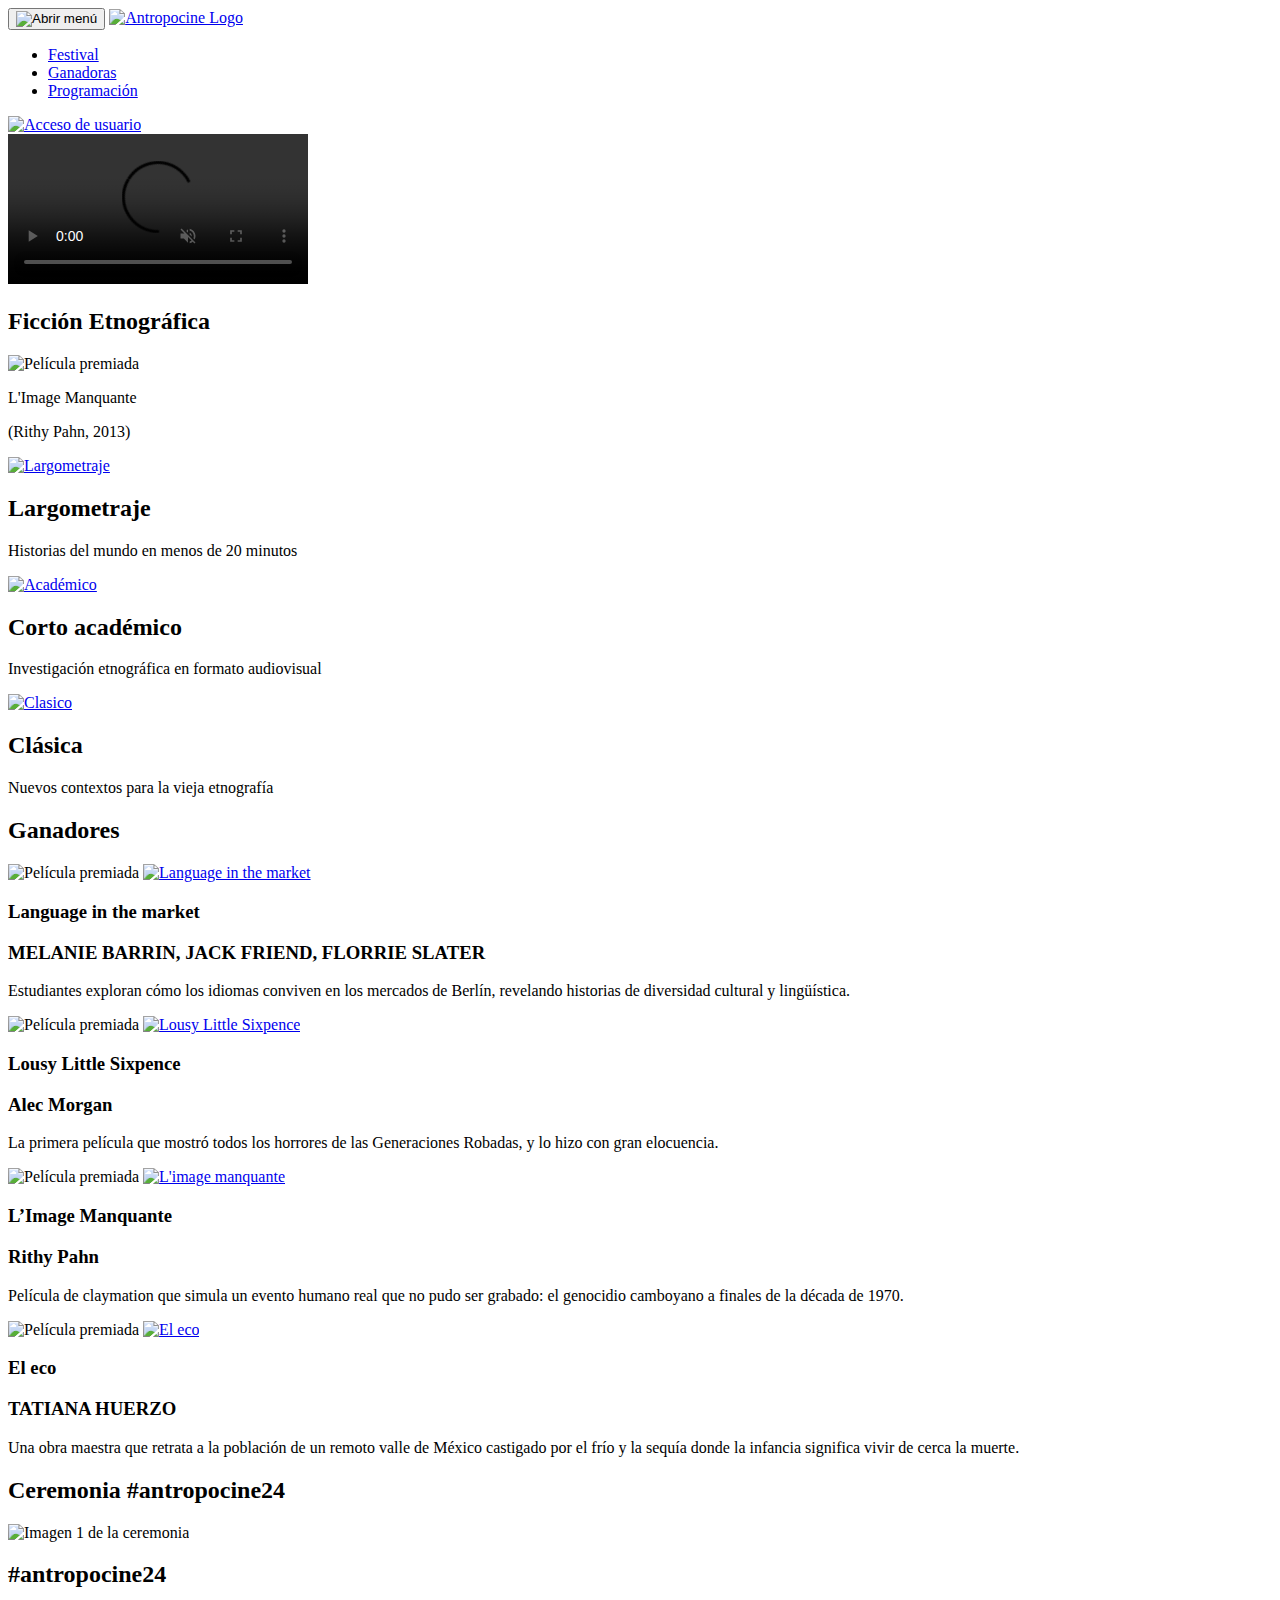
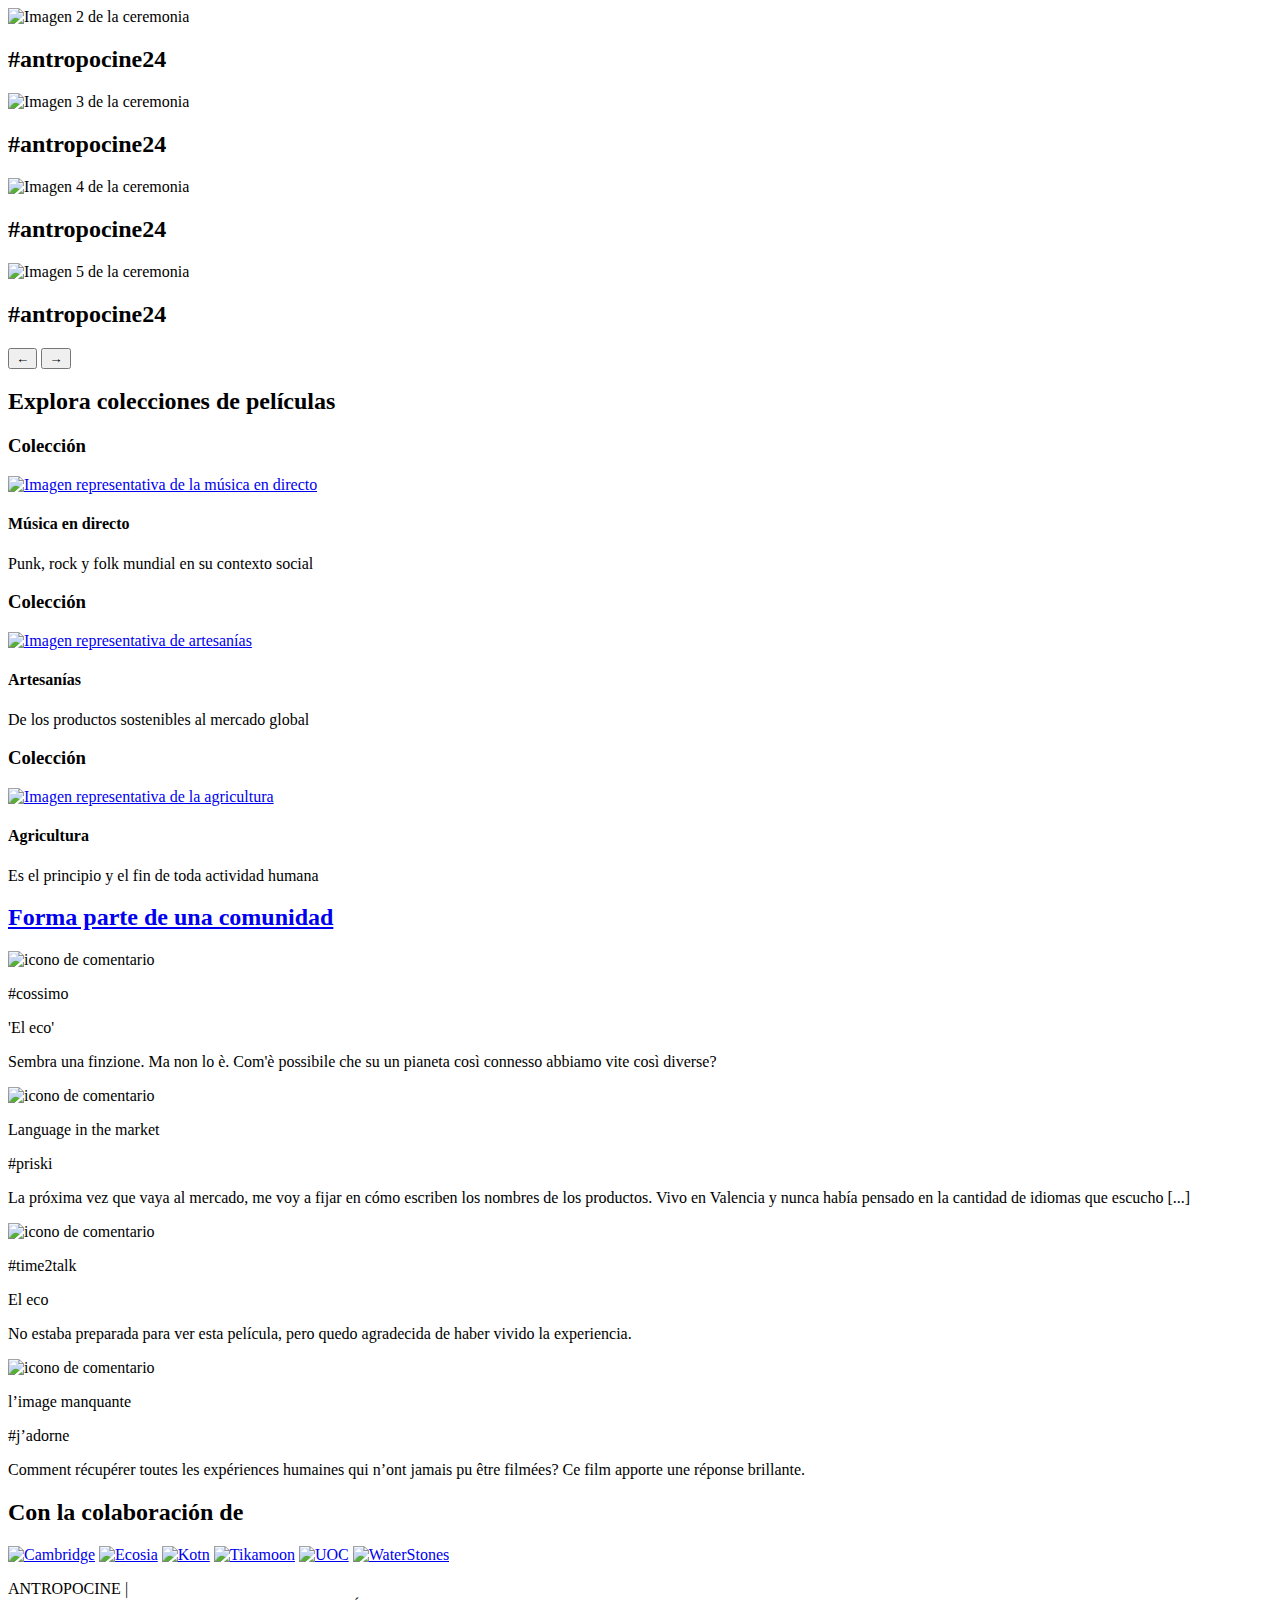
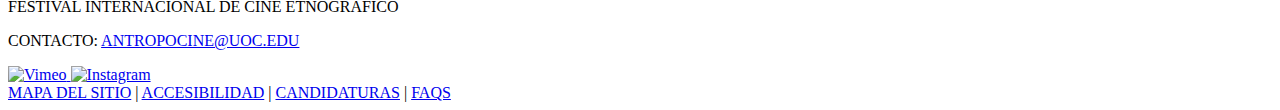
==== commit 43ad8f32: "Update index.html" ====
--- a/views/index.html
+++ b/views/index.html
@@ -7,20 +7,20 @@
     <!-- Enlace a Google Fonts -->
     <link href="https://fonts.googleapis.com/css2?family=Bebas+Neue&family=Poppins:wght@400;500;600;700&display=swap" rel="stylesheet">
     <!-- Archivo CSS -->
-    <link rel="stylesheet" href="../css/base.css">
-    <link rel="stylesheet" href="../css/styles.css">
+    <link rel="stylesheet" href="css/base.css">
+    <link rel="stylesheet" href="css/styles.css">
 </head>
 <body>
     <div class="container">
         <header class="header-container">
             <!-- Botón del menú -->
             <button id="menu-toggle" aria-haspopup="true" aria-expanded="false" aria-controls="menu">
-                <img src="../assets/icons/menu.svg" alt="Abrir menú">
+                <img src="assets/icons/menu.svg" alt="Abrir menú">
             </button>
         
             <!-- Logo -->
             <a href="../views/index.html" class="header-logo">
-                <img src="../assets/icons/antropocine.svg" alt="Antropocine Logo">
+                <img src="assets/icons/antropocine.svg" alt="Antropocine Logo">
             </a>
         
             <!-- Menú desplegable -->
@@ -34,20 +34,20 @@
         
             <!-- Ícono del usuario -->
             <a id="user-access" href="#useracces" aria-label="Acceso de usuario">
-                <img src="../assets/icons/user.svg" alt="Acceso de usuario">
+                <img src="assets/icons/user.svg" alt="Acceso de usuario">
             </a>
         </header>
         <main class="container">
             <!-- Sección vídeo destacado-->
             <section class="highlight">
-                <video class="banner-video" autoplay muted loop playsinline aria-label="Vídeo destacado sobre ficción etnográfica">
-                    <source src="../assets/videos/The-Missing-Picture.mov" type="video/mp4">
+                <video class="banner-video" autoplay muted loop playsinline controls aria-label="Vídeo destacado sobre ficción etnográfica">
+                    <source src="assets/videos/The-Missing-Picture.mov" type="video/mp4">
                     Tu navegador no soporta la reproducción de vídeo.
                 </video>
                 <div class="highlight-title">
                     <h2>Ficción Etnográfica</h2>
                     <div class="text-with-icon">
-                        <img src="../assets/icons/award.svg" alt="Película premiada" class="text-icon">
+                        <img src="assets/icons/award.svg" alt="Película premiada" class="text-icon">
                         <div class="video-title">
                             <p>L'Image Manquante</p>
                             <p>(Rithy Pahn, 2013)</p>
@@ -58,21 +58,27 @@
             <!-- Sección categorías-->
         <section class="other-categories">
             <div id="long-film" role="region" aria-labelledby="long-film-title">
-                <img src="../assets/images/categorias/largometraje.webp" alt="Largometraje" class="round-image">
+                <a href="#largometraje" aria-label="Categoría Largometraje">
+                    <img src="assets/images/categorias/largometraje.webp" alt="Largometraje" class="round-image">
+                </a>
                 <div class="category-title">
                     <h2 id="long-film-title">Largometraje</h2>
                     <p>Historias del mundo en menos de 20 minutos</p>
                 </div>
             </div>
             <div id="academic" role="region" aria-labelledby="academic-title">
-                <img src="../assets/images/categorias/academico.webp" alt="Académico" class="round-image">
+                <a href="#academico" aria-label="Categoría Corto Académico">
+                    <img src="assets/images/categorias/academico.webp" alt="Académico" class="round-image"></a>
+                
                 <div class="category-title">
                     <h2 id="academic-title">Corto académico</h2>
                     <p>Investigación etnográfica en formato audiovisual</p>
                 </div>
             </div>
             <div id="classical" role="region" aria-labelledby="classical-title">
-                <img src="../assets/images/categorias/clasica.webp" alt="Clasico" class="round-image">
+                <a href="#clasica" aria-label="Categoría Clásica">
+                    <img src="assets/images/categorias/clasica.webp" alt="Clasico" class="round-image"></a>
+                
                 <div class="category-title">
                     <h2 id="classical-title">Clásica</h2>
                     <p>Nuevos contextos para la vieja etnografía</p>
@@ -80,86 +86,93 @@
             </div>
         </section>
         <!-- Sección ganadores-->
-        <section class="winners" aria-labelledby="winners-title">
+        <section class="winners-section" aria-labelledby="winners-title">
             <h2 id="winners-title">Ganadores</h2>
-            <div class="winner-detail" role="article">
-                <div class="image-with-icon">
-                    <img src="../assets/icons/award.svg" alt="Película premiada">
-                    <img src="../assets/images/ganadores/language_in_the_market.webp" alt="Language in the market" class="rounded-image">
-                </div>           
-                <div class="film-title">
-                    <h3 class="title">Language in the market</h3>
-                    <h3 class="authors">MELANIE BARRIN, JACK FRIEND, FLORRIE SLATER</h3>
-                    <p>Estudiantes exploran cómo los idiomas conviven en los mercados de Berlín,
-                        revelando historias de diversidad cultural y lingüística.</p>
-                </div>
-            </div>
-            <div class="winner-detail" role="article">
-                <div class="image-with-icon">
-                    <img src="../assets/icons/award.svg" alt="Película premiada">
-                    <img src="../assets/images/ganadores/lousylittlesixpence.webp" alt="Lousy Little Sixpence" class="rounded-image">
-                </div>  
-                <div class="film-title">
-                    <h3 class="title">Lousy Little Sixpence</h3>
-                    <h3 class="authors">Alec Morgan</h3>
-                    <p>La primera película que mostró todos los horrores de las
-                        Generaciones Robadas, y lo hizo con gran elocuencia.</p>
-                </div>
-            </div>
-            <div class="winner-detail" role="article">
-                <div class="image-with-icon">
-                    <img src="../assets/icons/award.svg" alt="Película premiada">
-                    <img src="../assets/images/ganadores/limage_manquante.webp" alt="L'image manquante" class="rounded-image">
-                </div> 
-                <div class="film-title">
-                    <h3 class="title">L’Image Manquante</h3>
-                    <h3 class="authors">Rithy Pahn</h3>
-                    <p>Película de claymation que simula un evento humano real
-                        que no pudo ser grabado: el genocidio camboyano a finales de la década de 1970.</p>
-                </div>
-            </div>
-            <div class="winner-detail" role="article">
-                <div class="image-with-icon">
-                    <img src="../assets/icons/award.svg" alt="Película premiada">
-                    <img src="../assets/images/ganadores/el_eco.webp" alt="El eco" class="rounded-image">
-                </div> 
-                <div class="film-title">
-                    <h3 class="title">El eco</h3>
-                    <h3 class="authors">TATIANA HUERZO</h3>
-                    <p>Una obra maestra que retrata a la población de un remoto valle de México
-                        castigado por el frío y la sequía donde la infancia significa vivir de cerca la muerte.</p>
-                </div>
-            </div>
+            <div class="winners">
+                <div class="winner-detail" role="article">
+                    <div class="image-with-icon">
+                        <img src="assets/icons/award.svg" alt="Película premiada">
+                        <a href="#language_in_the_market" aria-label="Language in the market ">
+                            <img src="assets/images/ganadores/language_in_the_market.webp" alt="Language in the market" class="rounded-image"></a>
+                    </div>           
+                    <div class="film-title">
+                        <h3 class="title">Language in the market</h3>
+                        <h3 class="authors">MELANIE BARRIN, JACK FRIEND, FLORRIE SLATER</h3>
+                        <p>Estudiantes exploran cómo los idiomas conviven en los mercados de Berlín,
+                            revelando historias de diversidad cultural y lingüística.</p>
+                    </div>
+                </div>
+                <div class="winner-detail" role="article">
+                    <div class="image-with-icon">
+                        <img src="assets/icons/award.svg" alt="Película premiada">
+                        <a href="#lousy_little_sixpence" aria-label="Lousy Little Sixpence">
+                            <img src="assets/images/ganadores/lousylittlesixpence.webp" alt="Lousy Little Sixpence" class="rounded-image"></a>
+                    </div>  
+                    <div class="film-title">
+                        <h3 class="title">Lousy Little Sixpence</h3>
+                        <h3 class="authors">Alec Morgan</h3>
+                        <p>La primera película que mostró todos los horrores de las
+                            Generaciones Robadas, y lo hizo con gran elocuencia.</p>
+                    </div>
+                </div>
+                <div class="winner-detail" role="article">
+                    <div class="image-with-icon">
+                        <img src="assets/icons/award.svg" alt="Película premiada">
+                        <a href="#limage_manquante" aria-label="L'image manquante'">
+                            <img src="assets/images/ganadores/limage_manquante.webp" alt="L'image manquante" class="rounded-image"></a>                  
+                    </div> 
+                    <div class="film-title">
+                        <h3 class="title">L’Image Manquante</h3>
+                        <h3 class="authors">Rithy Pahn</h3>
+                        <p>Película de claymation que simula un evento humano real
+                            que no pudo ser grabado: el genocidio camboyano a finales de la década de 1970.</p>
+                    </div>
+                </div>
+                <div class="winner-detail" role="article">
+                    <div class="image-with-icon">
+                        <img src="assets/icons/award.svg" alt="Película premiada">
+                        <a href="#el_eco" aria-label="El eco">
+                            <img src="assets/images/ganadores/el_eco.webp" alt="El eco" class="rounded-image"></a>            
+                    </div> 
+                    <div class="film-title">
+                        <h3 class="title">El eco</h3>
+                        <h3 class="authors">TATIANA HUERZO</h3>
+                        <p>Una obra maestra que retrata a la población de un remoto valle de México
+                            castigado por el frío y la sequía donde la infancia significa vivir de cerca la muerte.</p>
+                    </div>
+                </div>
+            </div>
+            
         </section>
         <section class="image-slider" aria-labelledby="carousel-title">
             <h2 id="carousel-title">Ceremonia #antropocine24</h2>
             <div id="slider" class="slider-container">
                 <div class="slide active" aria-hidden="false">
-                    <img src="../assets/images/ceremonia/awards_1.webp" alt="Imagen 1 de la ceremonia">
+                    <img src="assets/images/ceremonia/awards_1.webp" alt="Imagen 1 de la ceremonia">
                     <div class="slide-title">
                         <h2>#antropocine24</h2>
                     </div>
                 </div>
                 <div class="slide" aria-hidden="true">
-                    <img src="../assets/images/ceremonia/awards_2.webp" alt="Imagen 2 de la ceremonia">
+                    <img src="assets/images/ceremonia/awards_2.webp" alt="Imagen 2 de la ceremonia">
                     <div class="slide-title">
                         <h2>#antropocine24</h2>
                     </div>
                 </div>
                 <div class="slide" aria-hidden="true">
-                    <img src="../assets/images/ceremonia/awards_3.webp" alt="Imagen 3 de la ceremonia">
+                    <img src="assets/images/ceremonia/awards_3.webp" alt="Imagen 3 de la ceremonia">
                     <div class="slide-title">
                         <h2>#antropocine24</h2>
                     </div>
                 </div>
                 <div class="slide" aria-hidden="true">
-                    <img src="../assets/images/ceremonia/awards_4.webp" alt="Imagen 4 de la ceremonia">
+                    <img src="assets/images/ceremonia/awards_4.webp" alt="Imagen 4 de la ceremonia">
                     <div class="slide-title">
                         <h2>#antropocine24</h2>
                     </div>
                 </div>
                 <div class="slide" aria-hidden="true">
-                    <img src="../assets/images/ceremonia/awards_5.webp" alt="Imagen 5 de la ceremonia">
+                    <img src="assets/images/ceremonia/awards_5.webp" alt="Imagen 5 de la ceremonia">
                     <div class="slide-title">
                         <h2>#antropocine24</h2>
                     </div>
@@ -175,19 +188,22 @@
             <div class="collections-grid">
                 <div class="collection" role="region" aria-labelledby="music-title">
                     <h3>Colección</h3>
-                    <img src="../assets/images/colecciones/music.webp" alt="Imagen representativa de la música en directo">
+                    <a href="#musica" aria-label="Música en directo">
+                        <img src="assets/images/colecciones/music.webp" alt="Imagen representativa de la música en directo"></a>
                     <h4 id="music-title">Música en directo</h4>
                     <p>Punk, rock y folk mundial en su contexto social</p>
                 </div>
                 <div class="collection" role="region" aria-labelledby="crafts-title">
                     <h3>Colección</h3>
-                    <img src="../assets/images/colecciones/crafts.webp" alt="Imagen representativa de artesanías">
+                    <a href="#artesanias" aria-label="Artesanías">
+                        <img src="assets/images/colecciones/crafts.webp" alt="Imagen representativa de artesanías"></a>
                     <h4 id="crafts-title">Artesanías</h4>
                     <p>De los productos sostenibles al mercado global</p>
                 </div>
                 <div class="collection" role="region" aria-labelledby="agriculture-title">
                     <h3>Colección</h3>
-                    <img src="../assets/images/colecciones/agriculture.webp" alt="Imagen representativa de la agricultura">
+                    <a href="#agricultura" aria-label="Agricultura">
+                        <img src="assets/images/colecciones/agriculture.webp" alt="Imagen representativa de la agricultura"></a>
                     <h4 id="agriculture-title">Agricultura</h4>
                     <p>Es el principio y el fin de toda actividad humana</p>
                 </div>           
@@ -195,11 +211,12 @@
          </section>
          <!-- Sección últimos comentarios -->
         <section class="comments" aria-labelledby="comments-title">
-            <h2 id="comments-title">Forma parte de una comunidad</h2>
+            <a href="#comentarios" aria-label="Comentarios sobre las películas">
+                <h2 id="comments-title">Forma parte de una comunidad</h2></a>
             <div class="comment-list" role="list">
                 <div class="comment"  role="listitem" aria-labelledby="comment-cossimo">
                     <div class="comment-header">
-                        <img src="../assets/icons/comment_inactive.svg" alt="icono de comentario">
+                        <img src="assets/icons/comment_inactive.svg" alt="icono de comentario">
                         <p id="comment-cossimo" class="hastag">#cossimo</p>
                         <p class="film">'El eco'</p>
                     </div>
@@ -209,7 +226,7 @@
                 </div>
                 <div class="comment" role="listitem" aria-labelledby="comment-priski">
                     <div class="comment-header">
-                        <img src="../assets/icons/comment_inactive.svg" alt="icono de comentario">
+                        <img src="assets/icons/comment_inactive.svg" alt="icono de comentario">
                         <p class="film">Language in the market</p>
                         <p id="comment-priski" class="hastag">#priski</p>
                     </div>
@@ -221,7 +238,7 @@
                 </div>
                 <div class="comment" role="listitem" aria-labelledby="comment-time2talk">
                     <div class="comment-header">
-                        <img src="../assets/icons/comment_inactive.svg" alt="icono de comentario">
+                        <img src="assets/icons/comment_inactive.svg" alt="icono de comentario">
                         <p id="comment-time2talk" class="hastag">#time2talk</p>
                         <p class="film">El eco</p>
                     </div>
@@ -231,7 +248,7 @@
                 </div>
                 <div class="comment" role="listitem" aria-labelledby="comment-jadorne">
                     <div class="comment-header">
-                        <img src="../assets/icons/comment_inactive.svg" alt="icono de comentario">
+                        <img src="assets/icons/comment_inactive.svg" alt="icono de comentario">
                         <p class="film">l’image manquante</p>
                         <p id="comment-jadorne" class="hastag">#j’adorne</p>
                     </div>
@@ -245,12 +262,12 @@
         <!-- Sección patrocinadores -->
         <section class="partners">
             <h2>Con la colaboración de</h2>
-            <a href="#Cambridge"><img src="../assets/images/patrocinadores/cambridge.webp" alt="Cambridge"></a>
-            <a href="#Ecosia"><img src="../assets/images/patrocinadores/ecosia.webp" alt="Ecosia"></a>
-            <a href="#Kotn"><img src="../assets/images/patrocinadores/kotn.webp" alt="Kotn"></a>
-            <a href="#Tikamoon"><img src="../assets/images/patrocinadores/tikamoon.webp" alt="Tikamoon"></a>
-            <a href="#UOC"><img src="../assets/images/patrocinadores/uoc.webp" alt="UOC"></a>
-            <a href="#WaterStones"><img src="../assets/images/patrocinadores/waterstones.webp" alt="WaterStones"></a>
+            <a href="#Cambridge"><img src="assets/images/patrocinadores/cambridge.webp" alt="Cambridge"></a>
+            <a href="#Ecosia"><img src="assets/images/patrocinadores/ecosia.webp" alt="Ecosia"></a>
+            <a href="#Kotn"><img src="assets/images/patrocinadores/kotn.webp" alt="Kotn"></a>
+            <a href="#Tikamoon"><img src="assets/images/patrocinadores/tikamoon.webp" alt="Tikamoon"></a>
+            <a href="#UOC"><img src="assets/images/patrocinadores/uoc.webp" alt="UOC"></a>
+            <a href="#WaterStones"><img src="assets/images/patrocinadores/waterstones.webp" alt="WaterStones"></a>
         </section>
         </main>
         <!-- Footer -->
@@ -261,10 +278,10 @@
                 
                 <div class="social-icons">
                     <a href="#vimeo" aria-label="Ir a Vimeo">
-                        <img src="../assets/icons/vimeo_black.svg" alt="Vimeo">
+                        <img src="assets/icons/vimeo_black.svg" alt="Vimeo">
                     </a>
                     <a href="#instagram" aria-label="Ir a Instagram">
-                        <img src="../assets/icons/instagram_black.svg" alt="Instagram">
+                        <img src="assets/icons/instagram_black.svg" alt="Instagram">
                     </a>
                 </div>
         
@@ -278,7 +295,7 @@
         </footer>
     </div>
     <!-- Enlace al archivo JavaScript -->
-    <script src="../js/menu.js"></script>
-    <script src="../js/slider.js"></script>    
+    <script src="js/menu.js"></script>
+    <script src="js/slider.js"></script>    
 </body>
 </html>
